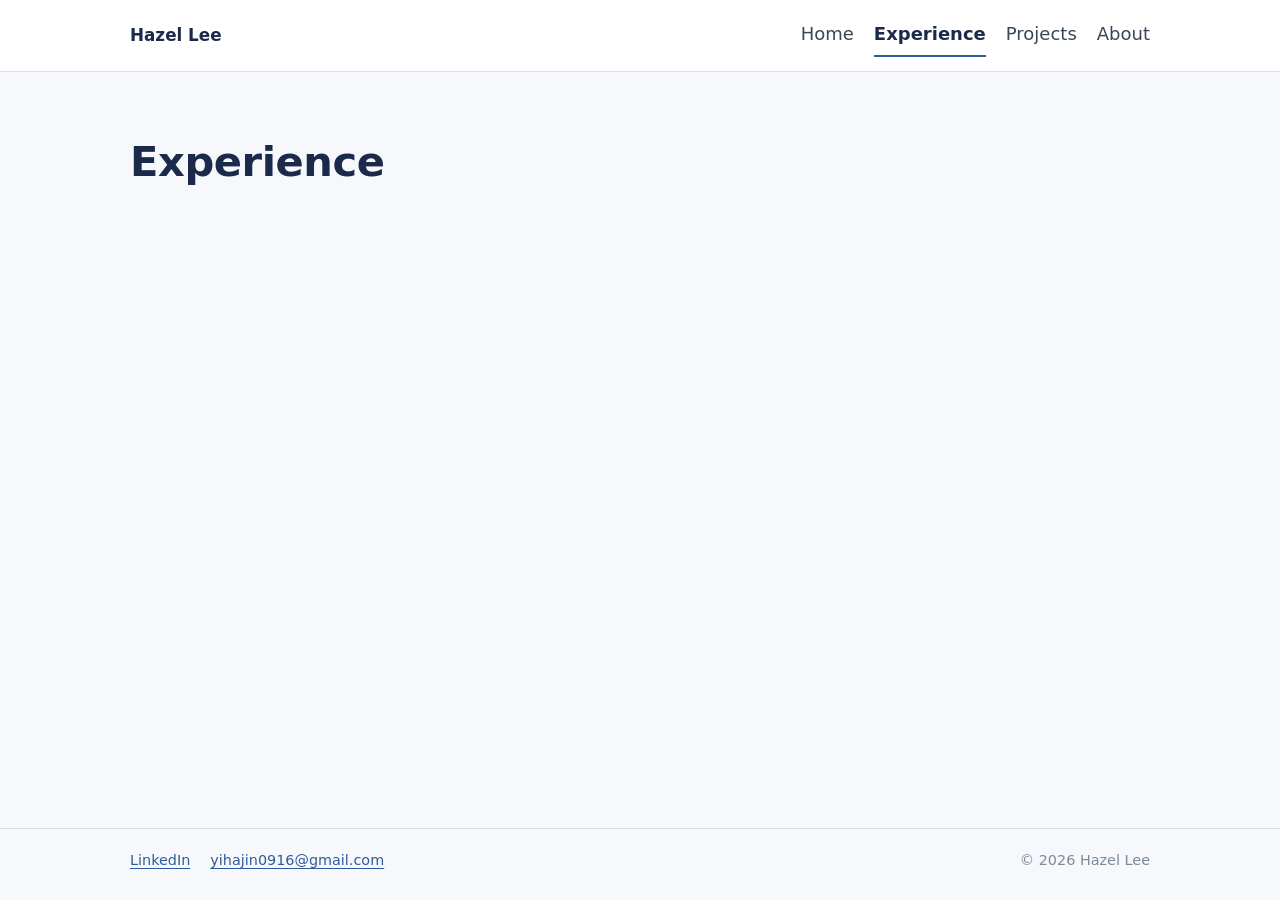
==== experience.html @ 9f1bc268 "Replace the placeholder with the M0 site skeleton Four pages (Home, Experience, Projects, About) sha" ====
<!doctype html>
<html lang="en">
<head>
  <meta charset="utf-8">
  <meta name="viewport" content="width=device-width, initial-scale=1">
  <title>Hazel Lee · Experience</title>
  <meta name="description" content="Hazel Lee's co-op and lab experience, 2023 to 2026.">
  <meta name="color-scheme" content="light dark">
  <meta name="theme-color" content="#f6f8fb" media="(prefers-color-scheme: light)">
  <meta name="theme-color" content="#0f1522" media="(prefers-color-scheme: dark)">
  <link rel="icon" href="assets/img/favicon.svg" type="image/svg+xml">
  <link rel="stylesheet" href="assets/css/site.css">
  <!-- M3: Open Graph tags (FR-11) and GoatCounter (FR-12) go here. -->
</head>
<body>
  <a class="skip-link" href="#main">Skip to content</a>

  <!-- HEADER: same on every page; mark the current page with aria-current="page" -->
  <header class="site-header">
    <div class="wrap">
      <a class="site-name" href="index.html">Hazel Lee</a>
      <nav class="site-nav" aria-label="Main">
        <ul>
        <li><a href="index.html">Home</a></li>
        <li><a href="experience.html" aria-current="page">Experience</a></li>
        <li><a href="projects.html">Projects</a></li>
        <li><a href="about.html">About</a></li>
        </ul>
      </nav>
    </div>
  </header>

  <main id="main">
    <div class="wrap">
      <h1>Experience</h1>
      <!-- M1: timeline, newest first: SunDensity, NE 340L marker, FortisBC, Organic Electronics Lab, m-Health (PRD §7.2). -->
    </div>
  </main>

  <!-- FOOTER: same on every page -->
  <footer class="site-footer">
    <div class="wrap">
      <ul>
        <li><a href="https://www.linkedin.com/in/20-hazel-lee/" target="_blank" rel="noopener">LinkedIn</a></li>
        <li><a href="mailto:yihajin0916@gmail.com">yihajin0916@gmail.com</a></li>
      </ul>
      <p>© 2026 Hazel Lee</p>
    </div>
  </footer>
</body>
</html>
---- assets/css/site.css ----
/* ==========================================================================
   Hazel Lee portfolio: shared styles
   Starter design tokens (PRD §8). Change colors in one place: the two token
   blocks below. The full design pass comes after launch.
   ========================================================================== */

/* ---- Tokens: light (default) ---- */
:root {
  --bg: #f6f8fb;
  --surface: #ffffff;
  --ink: #1b2a4a;       /* navy: headings */
  --body: #3a4658;      /* body text */
  --muted: #7d8a99;     /* silicon gray: dates, captions */
  --line: #d8dee7;      /* borders, timeline line */
  --accent: #2f5d9a;    /* links, buttons, focus ring */
  --on-accent: #ffffff; /* text on accent buttons */

  --font: system-ui, -apple-system, "Segoe UI", Roboto, "Helvetica Neue", Arial, sans-serif;
  --max: 1100px;        /* max content width */
  --measure: 70ch;      /* readable line length */
  --gutter: clamp(16px, 4vw, 40px);
  --radius: 8px;
  color-scheme: light dark;
}

/* ---- Tokens: dark (follows the visitor's device) ---- */
@media (prefers-color-scheme: dark) {
  :root {
    --bg: #0f1522;
    --surface: #161e2e;
    --ink: #e8edf5;
    --body: #c3ccd9;
    --muted: #8a97a8;
    --line: #2a3447;
    --accent: #9db8e6;
    --on-accent: #0f1522;
  }
}

/* ---- Base ---- */
*, *::before, *::after { box-sizing: border-box; }
html { -webkit-text-size-adjust: 100%; }
body {
  margin: 0;
  background: var(--bg);
  color: var(--body);
  font-family: var(--font);
  font-size: 17px;
  line-height: 1.6;
  min-height: 100vh;
  display: flex;
  flex-direction: column;
}
@media (min-width: 900px) { body { font-size: 18px; } }

h1, h2, h3 { color: var(--ink); line-height: 1.25; margin: 0 0 0.5em; }
h1 { font-size: clamp(1.9rem, 4vw, 2.6rem); letter-spacing: -0.01em; }
h2 { font-size: clamp(1.35rem, 2.6vw, 1.7rem); }
h3 { font-size: 1.15rem; }
p { margin: 0 0 1em; max-width: var(--measure); }
img { max-width: 100%; height: auto; display: block; }

a { color: var(--accent); text-underline-offset: 0.18em; }
a:hover { text-decoration-thickness: 2px; }

/* Visible keyboard focus everywhere */
:focus-visible {
  outline: 3px solid var(--accent);
  outline-offset: 3px;
  border-radius: 3px;
}

/* ---- Layout ---- */
.wrap {
  width: 100%;
  max-width: var(--max);
  margin: 0 auto;
  padding-left: var(--gutter);
  padding-right: var(--gutter);
}
main { flex: 1 0 auto; padding-top: clamp(32px, 6vw, 64px); padding-bottom: clamp(48px, 8vw, 96px); }

/* Skip link: hidden until focused with the keyboard */
.skip-link {
  position: absolute;
  left: 8px;
  top: -60px;
  background: var(--surface);
  color: var(--ink);
  padding: 8px 14px;
  border: 1px solid var(--line);
  border-radius: var(--radius);
  z-index: 10;
}
.skip-link:focus { top: 8px; }

/* ---- Header and navigation ---- */
.site-header {
  border-bottom: 1px solid var(--line);
  background: var(--surface);
}
.site-header .wrap {
  display: flex;
  flex-wrap: wrap;
  align-items: center;
  justify-content: space-between;
  gap: 8px 24px;
  padding-top: 14px;
  padding-bottom: 14px;
}
.site-name {
  color: var(--ink);
  font-weight: 700;
  font-size: 1.05rem;
  text-decoration: none;
}
.site-nav ul {
  list-style: none;
  margin: 0;
  padding: 0;
  display: flex;
  flex-wrap: wrap;
  gap: 4px 20px;
}
.site-nav a {
  color: var(--body);
  text-decoration: none;
  padding: 6px 0;
  display: inline-block;
  border-bottom: 2px solid transparent;
}
.site-nav a:hover { color: var(--ink); }
@media (max-width: 360px) { .site-nav ul { gap: 4px 14px; } }
.site-nav a[aria-current="page"] {
  color: var(--ink);
  font-weight: 600;
  border-bottom-color: var(--accent);
}

/* ---- Footer ---- */
.site-footer {
  border-top: 1px solid var(--line);
  color: var(--muted);
  font-size: 0.9rem;
}
.site-footer .wrap {
  display: flex;
  flex-wrap: wrap;
  gap: 8px 24px;
  align-items: center;
  justify-content: space-between;
  padding-top: 20px;
  padding-bottom: 28px;
}
.site-footer ul {
  list-style: none;
  margin: 0;
  padding: 0;
  display: flex;
  flex-wrap: wrap;
  gap: 4px 20px;
}
.site-footer p { margin: 0; }

/* ---- Buttons (used from M1 on) ---- */
.btn {
  display: inline-block;
  padding: 12px 20px;
  border-radius: var(--radius);
  border: 1px solid var(--accent);
  font-weight: 600;
  text-decoration: none;
  line-height: 1.2;
}
.btn-primary { background: var(--accent); color: var(--on-accent); }
.btn-secondary { background: transparent; color: var(--accent); }
@media (max-width: 480px) { .btn { display: block; text-align: center; } }

/* ---- Small helpers ---- */
.muted { color: var(--muted); }
.visually-hidden {
  position: absolute !important;
  width: 1px; height: 1px;
  overflow: hidden;
  clip: rect(0 0 0 0);
  white-space: nowrap;
}

/* Respect "reduce motion" (no animation in v1, but keep it safe) */
@media (prefers-reduced-motion: reduce) {
  *, *::before, *::after { transition: none !important; animation: none !important; scroll-behavior: auto !important; }
}
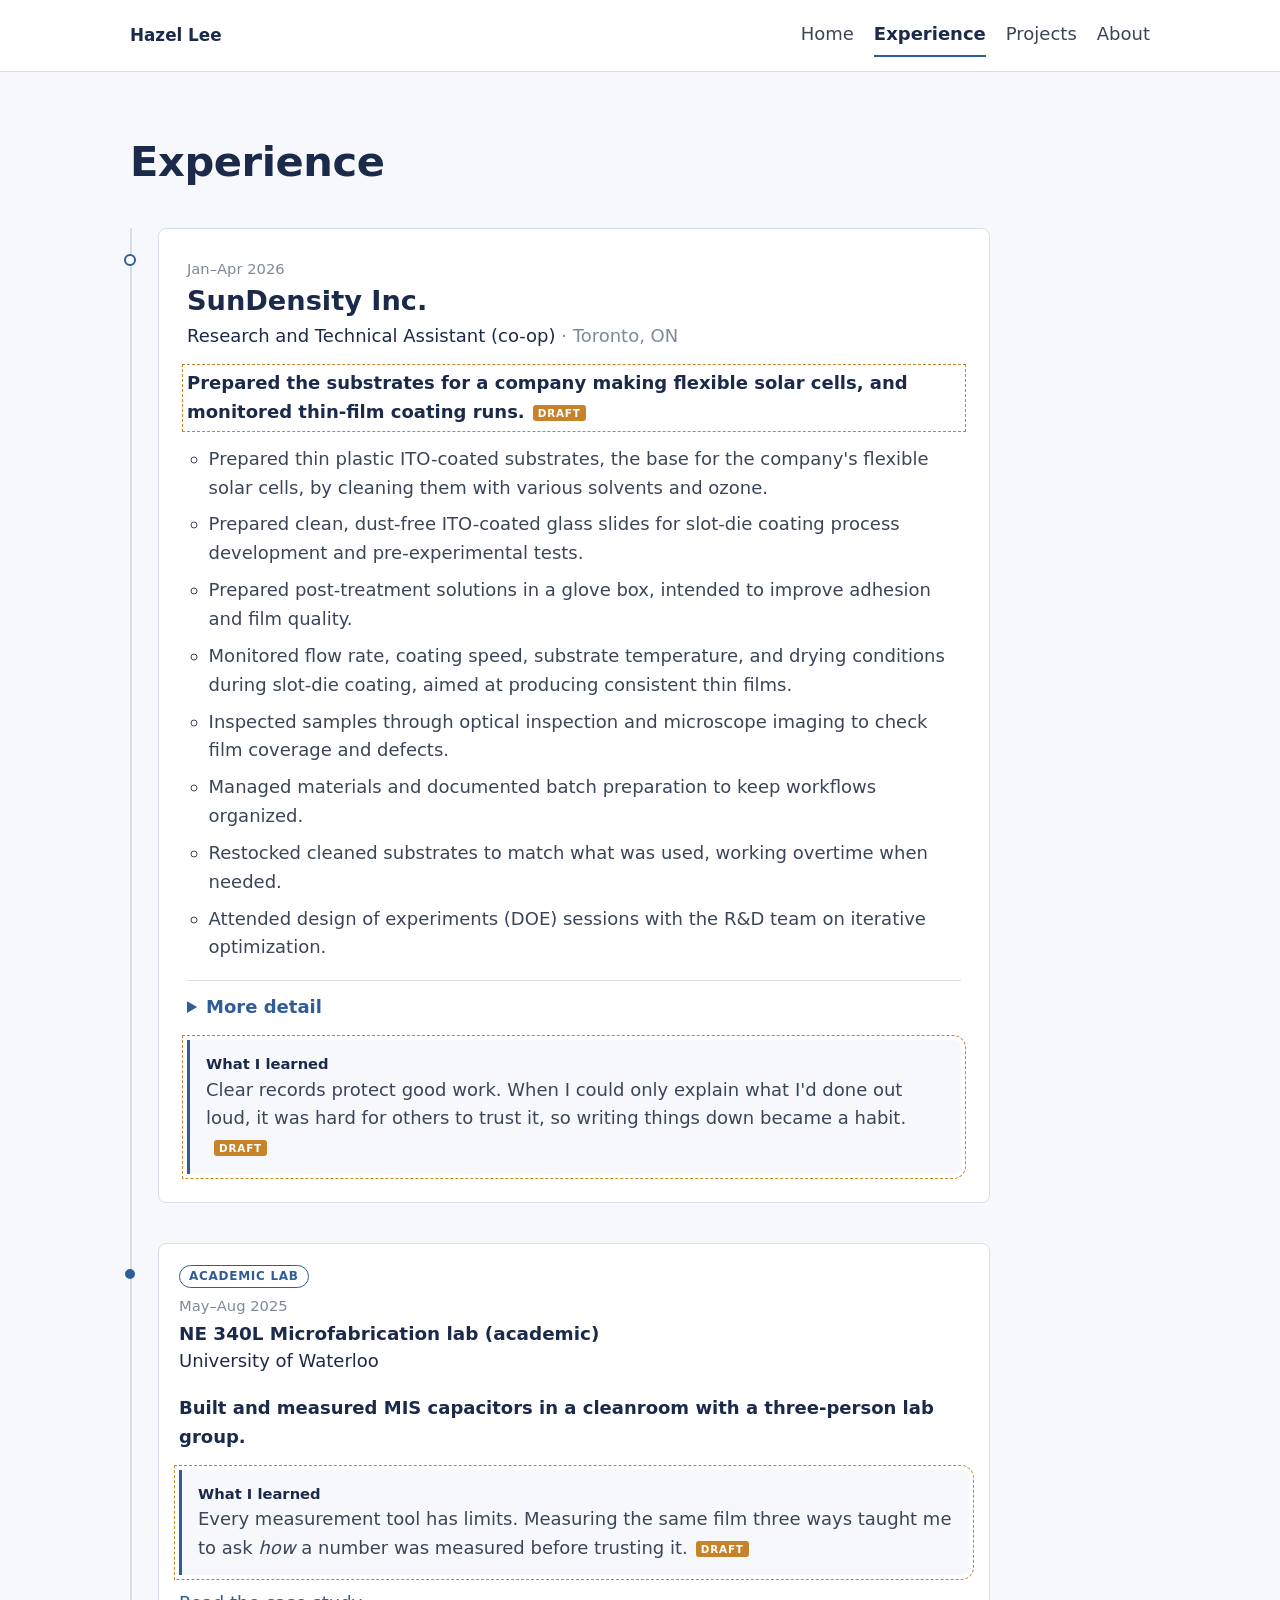
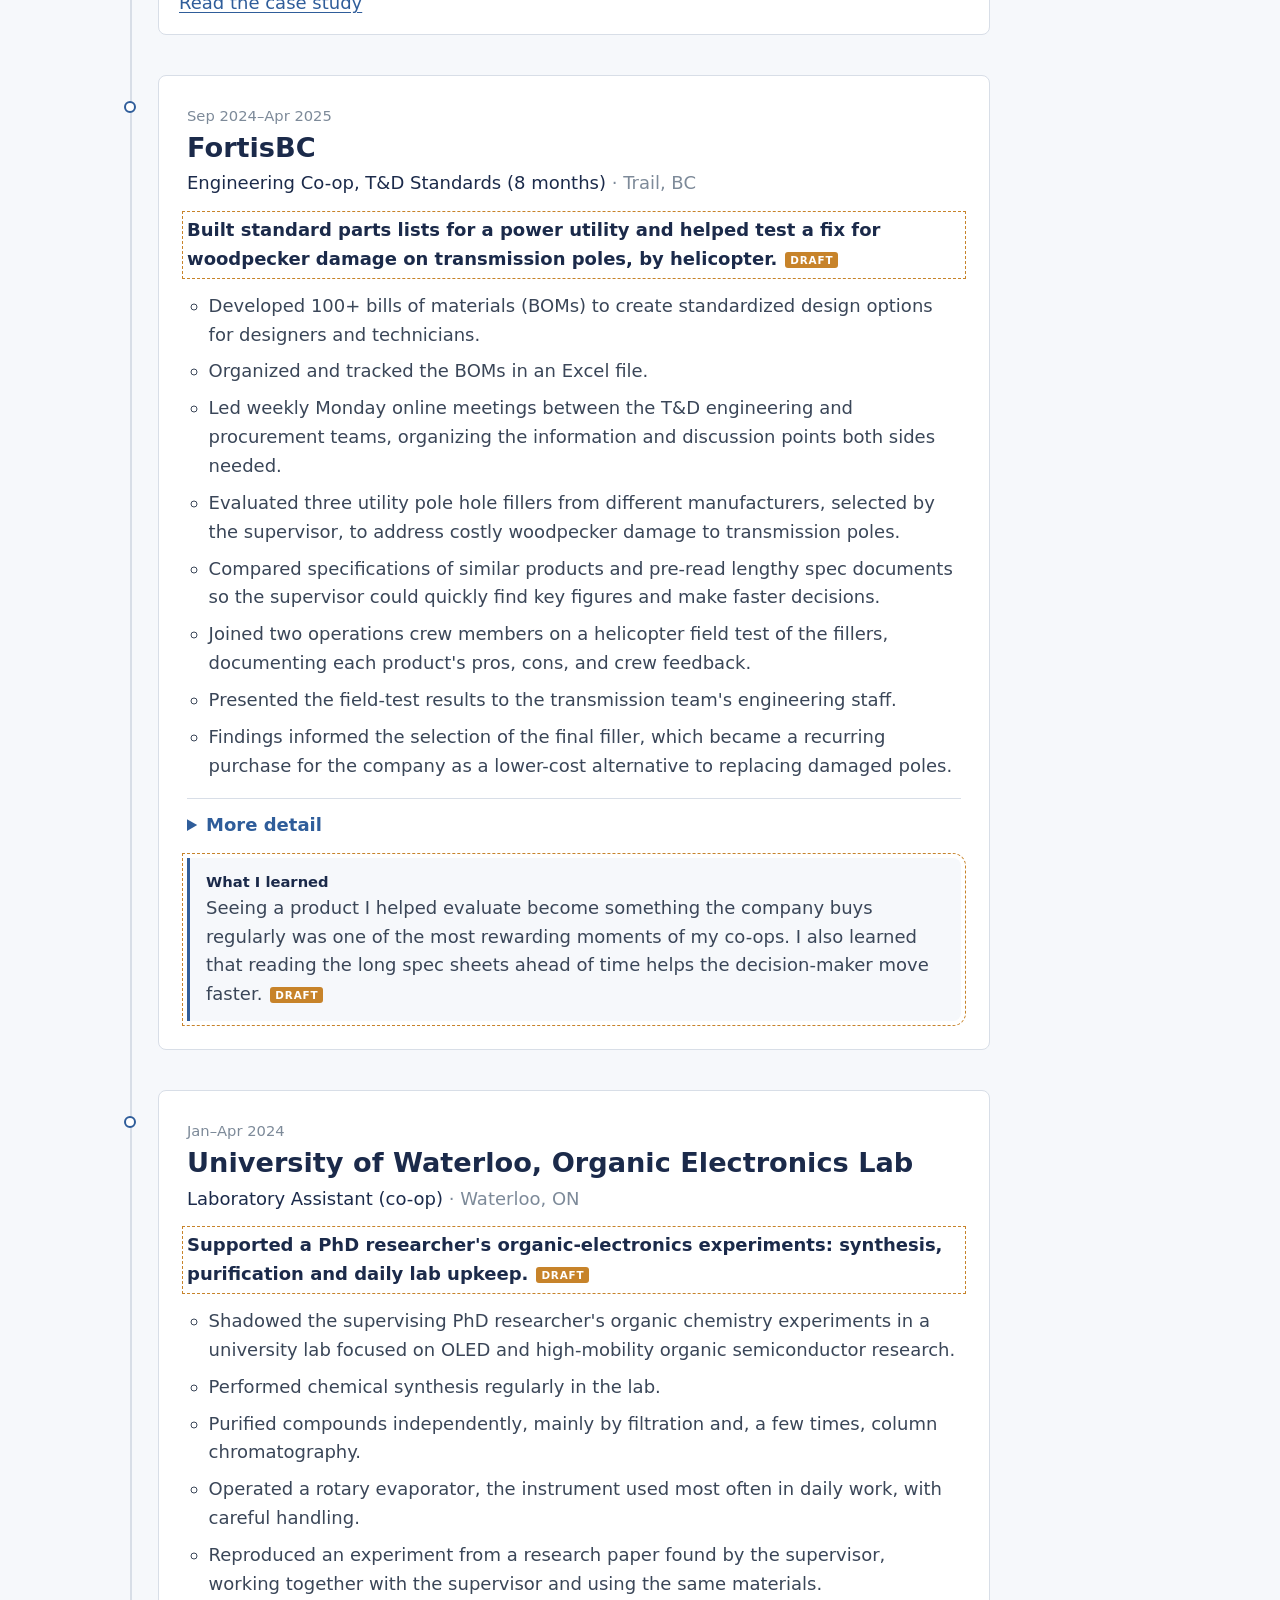
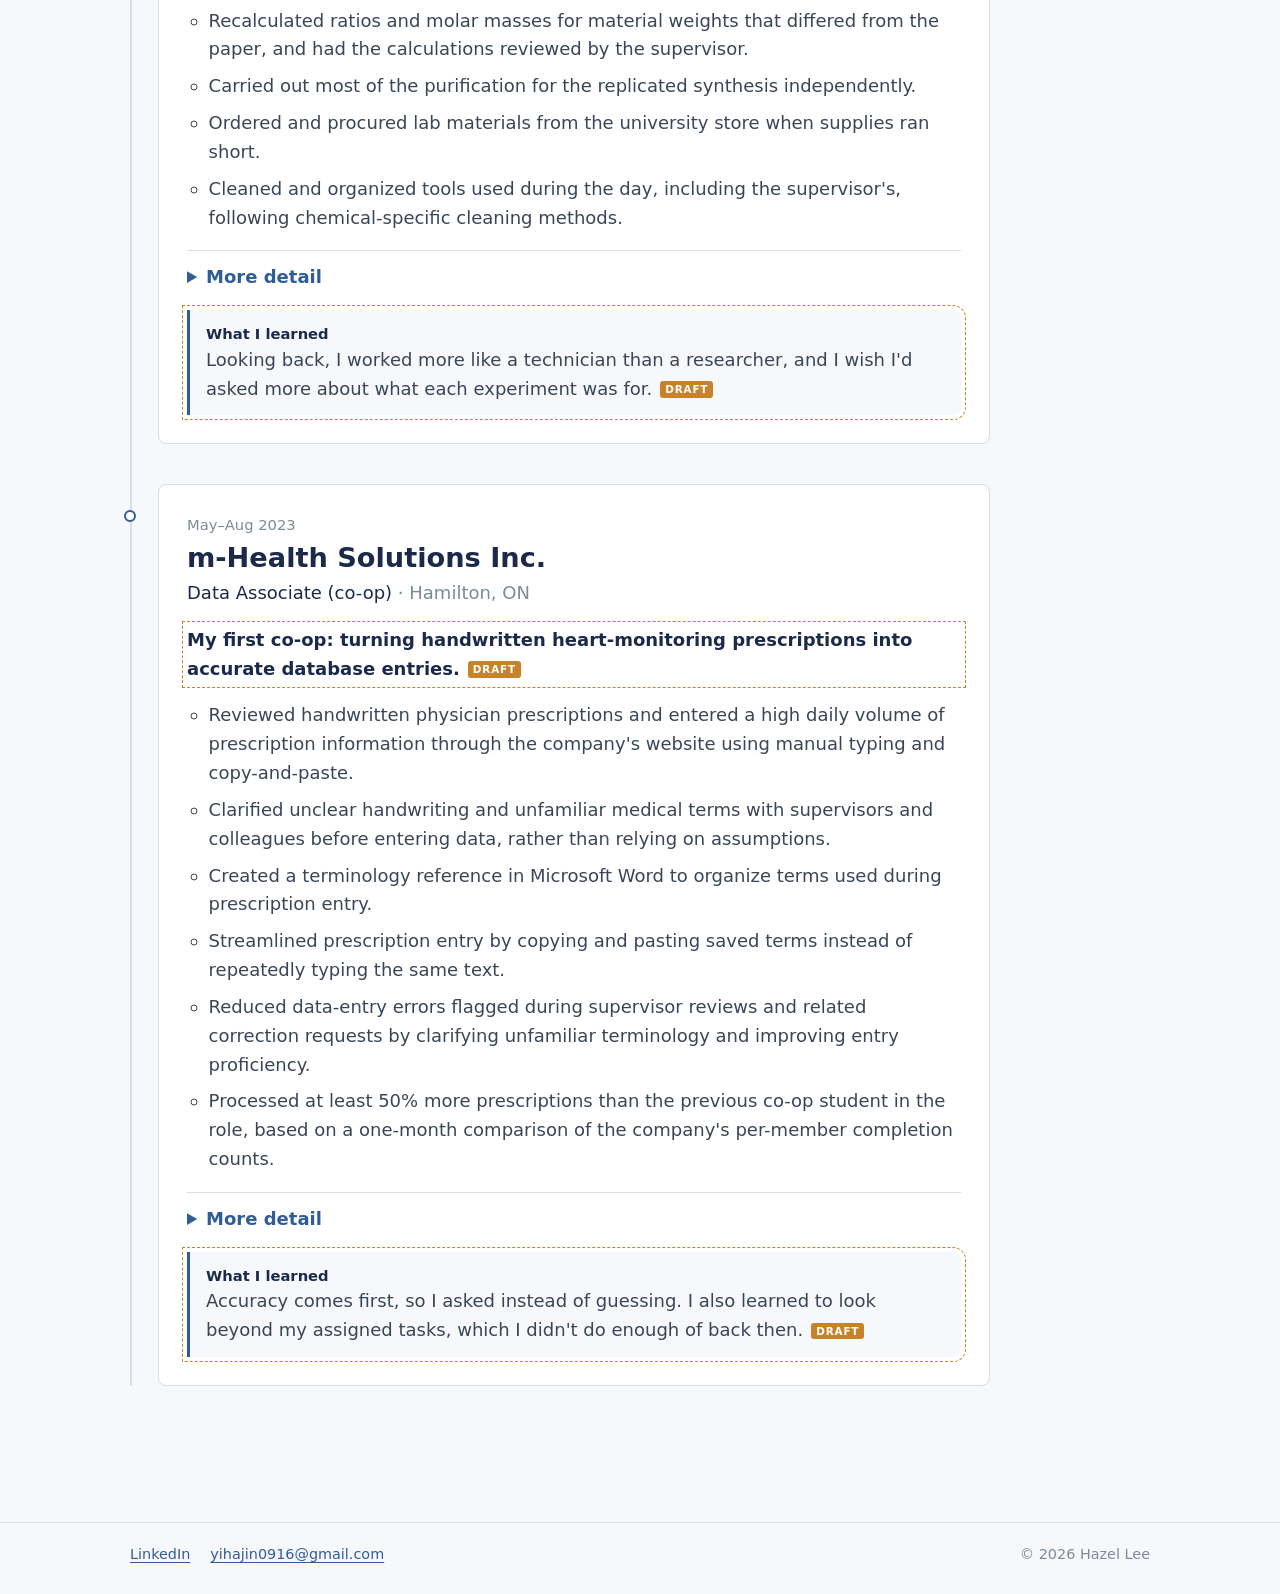
==== commit 51dd7e8f: "Fill in Home and the Experience timeline (M1) Home now carries the catchphrase, intro, availability " ====
--- a/experience.html
+++ b/experience.html
@@ -33,7 +33,156 @@
   <main id="main">
     <div class="wrap">
       <h1>Experience</h1>
-      <!-- M1: timeline, newest first: SunDensity, NE 340L marker, FortisBC, Organic Electronics Lab, m-Health (PRD §7.2). -->
+      <!-- TIMELINE: newest first. Copy comes from PRD §7.2 exactly (Experience DB wording). -->
+      <ol class="timeline">
+        <!-- ENTRY: sundensity -->
+        <li class="tl-item" id="sundensity">
+          <article class="tl-card">
+            <p class="tl-date">Jan–Apr 2026</p>
+            <h2>SunDensity Inc.</h2>
+            <p class="tl-role">Research and Technical Assistant (co-op) <span class="tl-city">· Toronto, ON</span></p>
+            <!-- [DRAFT] summary -->
+            <p class="tl-summary" data-draft>Prepared the substrates for a company making flexible solar cells, and monitored thin-film coating runs.</p>
+            <ul>
+              <li>Prepared thin plastic ITO-coated substrates, the base for the company's flexible solar cells, by cleaning them with various solvents and ozone.</li>
+              <li>Prepared clean, dust-free ITO-coated glass slides for slot-die coating process development and pre-experimental tests.</li>
+              <li>Prepared post-treatment solutions in a glove box, intended to improve adhesion and film quality.</li>
+              <li>Monitored flow rate, coating speed, substrate temperature, and drying conditions during slot-die coating, aimed at producing consistent thin films.</li>
+              <li>Inspected samples through optical inspection and microscope imaging to check film coverage and defects.</li>
+              <li>Managed materials and documented batch preparation to keep workflows organized.</li>
+              <li>Restocked cleaned substrates to match what was used, working overtime when needed.</li>
+              <li>Attended design of experiments (DOE) sessions with the R&amp;D team on iterative optimization.</li>
+            </ul>
+            <details class="more">
+              <summary>More detail</summary>
+              <ul>
+                <li>Prepared ITO/PET substrates, used as the base for flexible solar cells, through multi-solvent wiping with Kimwipes and swabs, and ozone cleaning.</li>
+                <li>Prepared post-treatment solutions inside a glove box, intended to improve adhesion and film quality.</li>
+                <li>Monitored slot-die coating parameters (flow rate, coating speed, substrate temperature, and drying conditions) toward consistent thin-film deposition.</li>
+                <li>Assessed film coverage and defects in samples through optical inspection and microscope imaging.</li>
+                <li>Replenished cleaned-substrate stock to match consumption, including overtime when required.</li>
+                <li>Attended R&amp;D team design of experiments (DOE) sessions on iterative optimization.</li>
+              </ul>
+            </details>
+            <!-- [DRAFT] What I learned -->
+            <p class="learned" data-draft><span class="label">What I learned</span> Clear records protect good work. When I could only explain what I'd done out loud, it was hard for others to trust it, so writing things down became a habit.</p>
+          </article>
+        </li>
+        <!-- /ENTRY -->
+        <!-- ENTRY: ne340l-lab -->
+        <li class="tl-item tl-lab" id="ne340l-lab">
+          <article class="tl-card">
+            <span class="tag">Academic lab</span>
+            <p class="tl-date">May–Aug 2025</p>
+            <h2>NE 340L Microfabrication lab (academic)</h2>
+            <p class="tl-role">University of Waterloo</p>
+            <p class="tl-summary">Built and measured MIS capacitors in a cleanroom with a three-person lab group.</p>
+            <!-- [DRAFT] What I learned, PRD §7.3 (Hazel to rewrite in own words, DB Q-33) -->
+            <p class="learned" data-draft><span class="label">What I learned</span> Every measurement tool has limits. Measuring the same film three ways taught me to ask <em>how</em> a number was measured before trusting it.</p>
+            <p><a href="projects.html#ne340l">Read the case study</a></p>
+          </article>
+        </li>
+        <!-- /ENTRY -->
+        <!-- ENTRY: fortisbc -->
+        <li class="tl-item" id="fortisbc">
+          <article class="tl-card">
+            <p class="tl-date">Sep 2024–Apr 2025</p>
+            <h2>FortisBC</h2>
+            <p class="tl-role">Engineering Co-op, T&amp;D Standards (8 months) <span class="tl-city">· Trail, BC</span></p>
+            <!-- [DRAFT] summary -->
+            <p class="tl-summary" data-draft>Built standard parts lists for a power utility and helped test a fix for woodpecker damage on transmission poles, by helicopter.</p>
+            <ul>
+              <li>Developed 100+ bills of materials (BOMs) to create standardized design options for designers and technicians.</li>
+              <li>Organized and tracked the BOMs in an Excel file.</li>
+              <li>Led weekly Monday online meetings between the T&amp;D engineering and procurement teams, organizing the information and discussion points both sides needed.</li>
+              <li>Evaluated three utility pole hole fillers from different manufacturers, selected by the supervisor, to address costly woodpecker damage to transmission poles.</li>
+              <li>Compared specifications of similar products and pre-read lengthy spec documents so the supervisor could quickly find key figures and make faster decisions.</li>
+              <li>Joined two operations crew members on a helicopter field test of the fillers, documenting each product's pros, cons, and crew feedback.</li>
+              <li>Presented the field-test results to the transmission team's engineering staff.</li>
+              <li>Findings informed the selection of the final filler, which became a recurring purchase for the company as a lower-cost alternative to replacing damaged poles.</li>
+            </ul>
+            <details class="more">
+              <summary>More detail</summary>
+              <ul>
+                <li>Drafted requests for quotation (RFQs) to vendors for materials and equipment required by the team.</li>
+                <li>Interpreted vendor price quotes, including their commercial terminology.</li>
+                <li>Handled vendor sales inquiries by email for machinery, materials, and equipment used in transmission and distribution operations.</li>
+                <li>Compiled supporting information for the supervisor's requirement-based approval of hardware and distribution equipment and for the handling of material failures and manufacturer recalls.</li>
+                <li>Used SAP MM for routine material procurement and verification tasks.</li>
+                <li>Created and revised a small number of AutoCAD technical drawings of attachment hardware, component assemblies, and structural designs.</li>
+                <li>Evaluation findings informed selection of the final filler, which became a recurring purchase item; the supervisor assessed buying several fillers as far more cost-effective than replacing a single pole.</li>
+              </ul>
+            </details>
+            <!-- [DRAFT] What I learned -->
+            <p class="learned" data-draft><span class="label">What I learned</span> Seeing a product I helped evaluate become something the company buys regularly was one of the most rewarding moments of my co-ops. I also learned that reading the long spec sheets ahead of time helps the decision-maker move faster.</p>
+          </article>
+        </li>
+        <!-- /ENTRY -->
+        <!-- ENTRY: organic-electronics -->
+        <li class="tl-item" id="organic-electronics">
+          <article class="tl-card">
+            <p class="tl-date">Jan–Apr 2024</p>
+            <h2>University of Waterloo, Organic Electronics Lab</h2>
+            <p class="tl-role">Laboratory Assistant (co-op) <span class="tl-city">· Waterloo, ON</span></p>
+            <!-- [DRAFT] summary -->
+            <p class="tl-summary" data-draft>Supported a PhD researcher's organic-electronics experiments: synthesis, purification and daily lab upkeep.</p>
+            <ul>
+              <li>Shadowed the supervising PhD researcher's organic chemistry experiments in a university lab focused on OLED and high-mobility organic semiconductor research.</li>
+              <li>Performed chemical synthesis regularly in the lab.</li>
+              <li>Purified compounds independently, mainly by filtration and, a few times, column chromatography.</li>
+              <li>Operated a rotary evaporator, the instrument used most often in daily work, with careful handling.</li>
+              <li>Reproduced an experiment from a research paper found by the supervisor, working together with the supervisor and using the same materials.</li>
+              <li>Recalculated ratios and molar masses for material weights that differed from the paper, and had the calculations reviewed by the supervisor.</li>
+              <li>Carried out most of the purification for the replicated synthesis independently.</li>
+              <li>Ordered and procured lab materials from the university store when supplies ran short.</li>
+              <li>Cleaned and organized tools used during the day, including the supervisor's, following chemical-specific cleaning methods.</li>
+            </ul>
+            <details class="more">
+              <summary>More detail</summary>
+              <ul>
+                <li>Rescaled stoichiometric quantities and performed molar-mass calculations for different reagent masses, with the calculations reviewed by the supervisor before the experiment.</li>
+                <li>Carried out basic experimental preparation and a high-temperature synthesis setup with the supervisor's assistance.</li>
+                <li>Calculated the reaction yield upon completion of the replicated synthesis.</li>
+                <li>Performed titrations.</li>
+                <li>Returned dried glassware, including beakers and graduated cylinders, to designated storage each morning.</li>
+              </ul>
+            </details>
+            <!-- [DRAFT] What I learned -->
+            <p class="learned" data-draft><span class="label">What I learned</span> Looking back, I worked more like a technician than a researcher, and I wish I'd asked more about what each experiment was for.</p>
+          </article>
+        </li>
+        <!-- /ENTRY -->
+        <!-- ENTRY: m-health -->
+        <li class="tl-item" id="m-health">
+          <article class="tl-card">
+            <p class="tl-date">May–Aug 2023</p>
+            <h2>m-Health Solutions Inc.</h2>
+            <p class="tl-role">Data Associate (co-op) <span class="tl-city">· Hamilton, ON</span></p>
+            <!-- [DRAFT] summary -->
+            <p class="tl-summary" data-draft>My first co-op: turning handwritten heart-monitoring prescriptions into accurate database entries.</p>
+            <ul>
+              <li>Reviewed handwritten physician prescriptions and entered a high daily volume of prescription information through the company's website using manual typing and copy-and-paste.</li>
+              <li>Clarified unclear handwriting and unfamiliar medical terms with supervisors and colleagues before entering data, rather than relying on assumptions.</li>
+              <li>Created a terminology reference in Microsoft Word to organize terms used during prescription entry.</li>
+              <li>Streamlined prescription entry by copying and pasting saved terms instead of repeatedly typing the same text.</li>
+              <li>Reduced data-entry errors flagged during supervisor reviews and related correction requests by clarifying unfamiliar terminology and improving entry proficiency.</li>
+              <li>Processed at least 50% more prescriptions than the previous co-op student in the role, based on a one-month comparison of the company's per-member completion counts.</li>
+            </ul>
+            <details class="more">
+              <summary>More detail</summary>
+              <ul>
+                <li>Transcribed patients' current cardiac conditions, physician-authored notes, and additional remarks from source prescriptions into the database.</li>
+                <li>Compiled a terminology glossary in Microsoft Word as a reference for prescription transcription and data entry.</li>
+                <li>Organized frequently used entry terms as reusable text snippets in a text editor.</li>
+                <li>Achieved at least 1.5 times the previous co-op student's prescription volume in a one-month comparison of the company's monthly per-member counts of completed prescriptions.</li>
+              </ul>
+            </details>
+            <!-- [DRAFT] What I learned -->
+            <p class="learned" data-draft><span class="label">What I learned</span> Accuracy comes first, so I asked instead of guessing. I also learned to look beyond my assigned tasks, which I didn't do enough of back then.</p>
+          </article>
+        </li>
+        <!-- /ENTRY -->
+      </ol>
     </div>
   </main>
 
--- a/assets/css/site.css
+++ b/assets/css/site.css
@@ -190,3 +190,159 @@
 @media (prefers-reduced-motion: reduce) {
   *, *::before, *::after { transition: none !important; animation: none !important; scroll-behavior: auto !important; }
 }
+
+/* ==========================================================================
+   Home (M1)
+   ========================================================================== */
+.hero { display: grid; gap: clamp(24px, 4vw, 48px); align-items: center; }
+.hero-photo:empty { display: none; }          /* hidden until Hazel supplies a photo */
+@media (min-width: 860px) {
+  .hero.has-photo { grid-template-columns: minmax(0, 1.5fr) minmax(0, 1fr); }
+}
+.hero h1 { font-size: clamp(2.2rem, 5.5vw, 3.6rem); margin-bottom: 0.45em; }
+.hero .intro { font-size: 1.08em; }
+.hero-photo img { border-radius: var(--radius); }
+.availability {
+  font-size: 0.92rem;
+  color: var(--muted);
+  margin: 1.4em 0 0;
+}
+.availability { max-width: none; }
+@media (min-width: 600px) {
+  .availability span { white-space: nowrap; }      /* wrap only at the "·" separators */
+}
+.actions { display: flex; flex-wrap: wrap; gap: 12px; margin-top: 1.6em; }
+
+.highlights { margin-top: clamp(48px, 8vw, 88px); }
+.section-label {
+  font-size: 0.8rem;
+  font-weight: 600;
+  letter-spacing: 0.08em;
+  text-transform: uppercase;
+  color: var(--muted);
+  margin: 0 0 16px;
+}
+.cards {
+  list-style: none;
+  margin: 0;
+  padding: 0;
+  display: grid;
+  gap: 16px;
+}
+@media (min-width: 760px) { .cards { grid-template-columns: repeat(3, minmax(0, 1fr)); } }
+.card {
+  display: block;
+  height: 100%;
+  background: var(--surface);
+  border: 1px solid var(--line);
+  border-radius: var(--radius);
+  padding: 20px 22px;
+  color: var(--body);
+  text-decoration: none;
+}
+.card:hover { border-color: var(--accent); }
+.card h3 { margin-bottom: 0.4em; }
+.card p { margin: 0 0 0.8em; }
+.card .more-link { color: var(--accent); font-weight: 600; font-size: 0.92rem; }
+
+/* ==========================================================================
+   Experience timeline (M1)
+   ========================================================================== */
+.timeline {
+  list-style: none;
+  margin: clamp(24px, 4vw, 40px) 0 0;
+  padding: 0 0 0 26px;
+  border-left: 2px solid var(--line);
+  max-width: 860px;
+}
+.tl-item { position: relative; margin: 0 0 clamp(28px, 4vw, 40px); }
+.tl-item::before {                             /* timeline dot */
+  content: "";
+  position: absolute;
+  left: -34px;
+  top: 26px;
+  width: 12px;
+  height: 12px;
+  border-radius: 50%;
+  background: var(--surface);
+  border: 2px solid var(--accent);
+}
+.tl-card {
+  background: var(--surface);
+  border: 1px solid var(--line);
+  border-radius: var(--radius);
+  padding: clamp(18px, 3vw, 28px);
+}
+.tl-date { color: var(--muted); font-size: 0.92rem; margin: 0 0 4px; }
+.tl-card h2 { margin-bottom: 0.15em; }
+.tl-role { margin: 0 0 1em; color: var(--ink); }
+.tl-role .tl-city { color: var(--muted); }
+.tl-summary { font-weight: 600; color: var(--ink); }
+.tl-card ul { margin: 0 0 1em; padding-left: 1.2em; }
+.tl-card li { margin: 0 0 0.45em; max-width: var(--measure); }
+
+details.more {
+  border-top: 1px solid var(--line);
+  padding-top: 12px;
+  margin: 0 0 1em;
+}
+details.more summary {
+  cursor: pointer;
+  color: var(--accent);
+  font-weight: 600;
+  width: fit-content;
+}
+details.more[open] summary { margin-bottom: 12px; }
+details.more ul { margin-bottom: 0; }
+
+.learned {
+  margin: 0;
+  padding: 12px 16px;
+  background: var(--bg);
+  border-left: 3px solid var(--accent);
+  border-radius: 0 var(--radius) var(--radius) 0;
+}
+.learned + p { margin: 14px 0 0; }
+.learned .label { display: block; font-weight: 600; color: var(--ink); font-size: 0.92rem; }
+
+@media (max-width: 480px) {                         /* phones: slimmer timeline indent */
+  .timeline { padding-left: 18px; }
+  .tl-item::before { left: -26px; }
+  .tl-item.tl-lab::before { left: -25px; }
+  .tl-card { padding: 16px; }
+}
+
+/* Academic lab marker: smaller than a co-op entry */
+.tl-item.tl-lab::before { width: 10px; height: 10px; left: -33px; background: var(--accent); }
+.tl-lab .tl-card { padding: 16px 20px; }
+.tl-lab h2 { font-size: 1.15rem; }
+.tag {
+  display: inline-block;
+  font-size: 0.75rem;
+  font-weight: 600;
+  letter-spacing: 0.06em;
+  text-transform: uppercase;
+  color: var(--accent);
+  border: 1px solid var(--accent);
+  border-radius: 999px;
+  padding: 1px 9px;
+  margin-bottom: 6px;
+}
+
+/* ==========================================================================
+   DRAFT markers: visible while Hazel reviews copy. When a block is approved,
+   delete its data-draft attribute. Nothing may carry data-draft at launch.
+   ========================================================================== */
+[data-draft] { outline: 1px dashed #c7832a; outline-offset: 4px; }
+[data-draft]::after {
+  content: "DRAFT";
+  display: inline-block;
+  margin-left: 8px;
+  font: 600 0.65rem/1.6 var(--font);
+  letter-spacing: 0.08em;
+  color: #fff;
+  background: #c7832a;
+  border-radius: 3px;
+  padding: 0 5px;
+  vertical-align: middle;
+}
